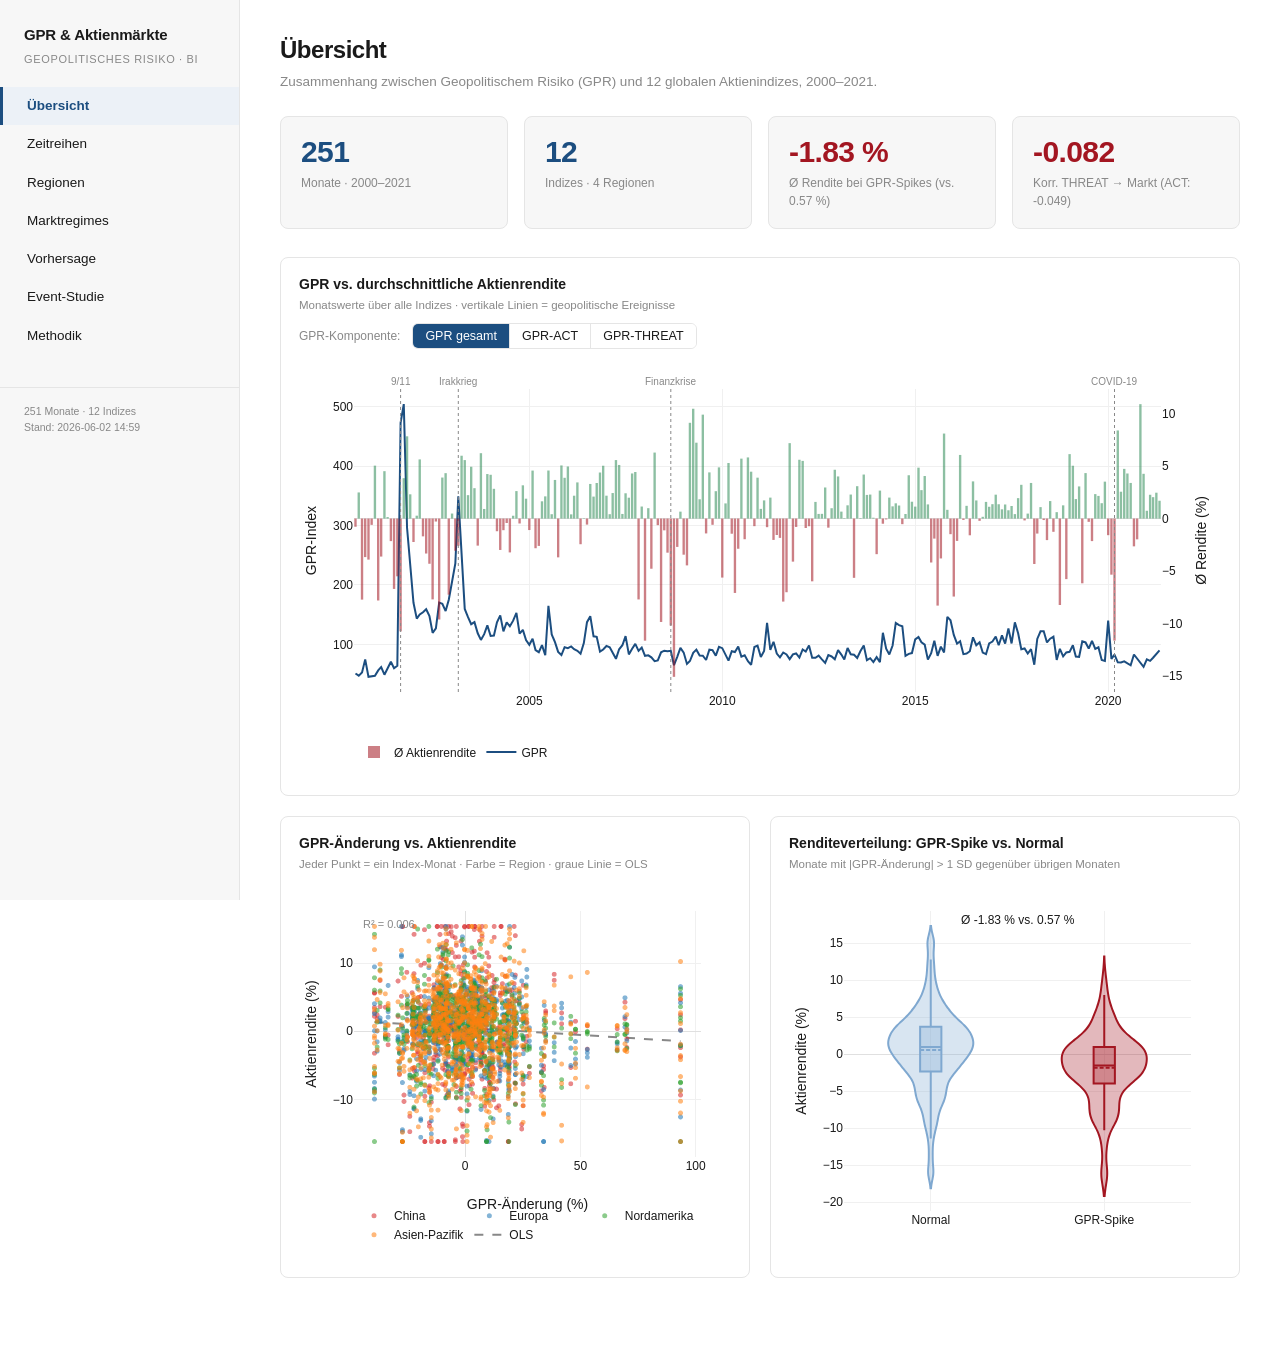
==== dashboard/index.html @ 81f5a7de "dashboard" ====
<!DOCTYPE html>
<html lang="de">
<head>
  <meta charset="UTF-8">
  <meta name="viewport" content="width=device-width, initial-scale=1.0">
  <title>GPR &amp; Aktienmärkte</title>
  <link rel="stylesheet" href="styles.css">
  <script src="plotly.min.js" charset="utf-8"></script>
</head>
<body>
<div class="app">
  <!-- ===================== SIDEBAR ===================== -->
  <aside class="sidebar">
    <div class="sidebar-title">GPR &amp; Aktienmärkte</div>
    <div class="sidebar-subtitle">Geopolitisches Risiko · BI</div>

    <ul class="nav" id="nav">
      <li class="nav-item active" data-target="overview">Übersicht</li>
      <li class="nav-item" data-target="timeseries">Zeitreihen</li>
      <li class="nav-item" data-target="regions">Regionen</li>
      <li class="nav-item" data-target="regime">Marktregimes</li>
      <li class="nav-item" data-target="forecast">Vorhersage</li>
      <li class="nav-item" data-target="events">Event-Studie</li>
      <li class="nav-item" data-target="method">Methodik</li>
    </ul>

    <div class="sidebar-foot" id="foot"></div>
  </aside>

  <!-- ===================== MAIN ===================== -->
  <main class="main">

    <!-- 1. ÜBERSICHT -->
    <section class="section active" id="overview">
      <div class="section-header">
        <h1>Übersicht</h1>
        <p>Zusammenhang zwischen Geopolitischem Risiko (GPR) und 12 globalen Aktienindizes, 2000–2021.</p>
      </div>
      <div class="kpi-row" id="kpi-row"></div>

      <div class="grid cols-1">
        <div class="card">
          <h3>GPR vs. durchschnittliche Aktienrendite</h3>
          <div class="card-sub">Monatswerte über alle Indizes · vertikale Linien = geopolitische Ereignisse</div>
          <div class="controls">
            <label>GPR-Komponente:</label>
            <div class="toggle-group" id="ov-gpr-toggle">
              <button class="active" data-v="gprd_mean">GPR gesamt</button>
              <button data-v="gprd_act_mean">GPR-ACT</button>
              <button data-v="gprd_threat_mean">GPR-THREAT</button>
            </div>
          </div>
          <div class="chart" id="ov-timeseries" style="height:420px"></div>
        </div>
      </div>

      <div class="grid cols-2">
        <div class="card">
          <h3>GPR-Änderung vs. Aktienrendite</h3>
          <div class="card-sub">Jeder Punkt = ein Index-Monat · Farbe = Region · graue Linie = OLS</div>
          <div class="chart" id="ov-scatter" style="height:380px"></div>
        </div>
        <div class="card">
          <h3>Renditeverteilung: GPR-Spike vs. Normal</h3>
          <div class="card-sub">Monate mit |GPR-Änderung| &gt; 1 SD gegenüber übrigen Monaten</div>
          <div class="chart" id="ov-box" style="height:380px"></div>
        </div>
      </div>
    </section>

    <!-- 2. ZEITREIHEN -->
    <section class="section" id="timeseries">
      <div class="section-header">
        <h1>Zeitreihen-Analyse</h1>
        <p>Entwicklung der GPR-Komponenten, normalisierte Kursverläufe und rollierende Korrelation.</p>
      </div>

      <div class="grid cols-1">
        <div class="card">
          <h3>GPR-Komponenten im Zeitverlauf</h3>
          <div class="card-sub">Gesamt-GPR, realisierte Akte (ACT) und Bedrohungen (THREAT)</div>
          <div class="chart" id="ts-components" style="height:380px"></div>
        </div>
      </div>

      <div class="grid cols-1">
        <div class="card">
          <h3>Index-Vergleich (rebasiert auf 100)</h3>
          <div class="card-sub">Wähle Indizes · GPR als graue Linie auf zweiter Achse</div>
          <div class="controls" id="ts-index-checks"></div>
          <div class="chart" id="ts-index" style="height:400px"></div>
        </div>
      </div>

      <div class="grid cols-1">
        <div class="card">
          <h3>Rollierende 12-Monats-Korrelation (GPR ↔ Rendite)</h3>
          <div class="card-sub">Separate Linien je Region · Nulllinie gestrichelt</div>
          <div class="chart" id="ts-rolling" style="height:380px"></div>
        </div>
      </div>
    </section>

    <!-- 3. REGIONEN -->
    <section class="section" id="regions">
      <div class="section-header">
        <h1>Regionale Analyse</h1>
        <p>Monatsrenditen, Index-Korrelationen und Vergleich der vier Regionen.</p>
      </div>

      <div class="grid cols-1">
        <div class="card">
          <h3>Heatmap der Monatsrenditen</h3>
          <div class="card-sub">12 Indizes (nach Region sortiert) × Zeit · Skala auf ±10 % begrenzt</div>
          <div class="chart" id="rg-heatmap" style="height:440px"></div>
        </div>
      </div>

      <div class="grid cols-2">
        <div class="card">
          <h3>Korrelationsmatrix der Renditen</h3>
          <div class="card-sub">12 × 12, nach Region sortiert</div>
          <div class="chart" id="rg-corr" style="height:460px"></div>
        </div>
        <div class="card">
          <h3>Regionen-Vergleich</h3>
          <div class="card-sub">Ø Rendite, Anteil Verlustmonate, Ø GPR-Korrelation</div>
          <div class="chart" id="rg-bars" style="height:460px"></div>
        </div>
      </div>
    </section>

    <!-- 4. MARKTREGIMES -->
    <section class="section" id="regime">
      <div class="section-header">
        <h1>Marktregimes <span class="badge" id="km-badge"></span></h1>
        <p>K-Means-Clustering der Monats-Features (live berechnet, RobustScaler-frei: StandardScaler → KMeans). Identifiziert wiederkehrende Marktzustände.</p>
      </div>

      <div class="grid cols-1">
        <div class="card">
          <h3>Regime-Zeitstrahl</h3>
          <div class="card-sub">Ø Monatsrendite · Hintergrundfarbe = dominantes Regime des Monats</div>
          <div class="chart" id="km-timeline" style="height:360px"></div>
        </div>
      </div>

      <div class="grid cols-2">
        <div class="card">
          <h3>PCA-Projektion der Cluster</h3>
          <div class="card-sub" id="km-pca-sub">2D-PCA der Clustering-Features</div>
          <div class="chart" id="km-pca" style="height:400px"></div>
        </div>
        <div class="card">
          <h3>Cluster-Profile (z-Score)</h3>
          <div class="card-sub">Abweichung der Feature-Mittelwerte vom Gesamtdurchschnitt</div>
          <div class="chart" id="km-profiles" style="height:400px"></div>
        </div>
      </div>

      <div class="grid cols-1">
        <div class="card">
          <h3>Cluster-Statistiken</h3>
          <div class="card-sub">Kennzahlen je Regime</div>
          <table class="data" id="km-table"></table>
        </div>
      </div>
    </section>

    <!-- 5. VORHERSAGE -->
    <section class="section" id="forecast">
      <div class="section-header">
        <h1>Vorhersage-Analyse (KNN)</h1>
        <p>Bidirektionale Klassifikation: Können GPR-Features fallende Aktien vorhersagen (A) und Aktien-Features steigende GPR (B)? Echte Metriken aus reduzierter GridSearch.</p>
      </div>

      <div class="kpi-row" id="knn-kpi" style="grid-template-columns:repeat(2,1fr)"></div>

      <div class="grid cols-2">
        <div class="card">
          <h3>ROC-Kurven</h3>
          <div class="card-sub">Test-Holdout (20 %) · Diagonale = Zufall</div>
          <div class="chart" id="knn-roc" style="height:380px"></div>
        </div>
        <div class="card">
          <h3>Feature-Wichtigkeit (Mutual Information)</h3>
          <div class="card-sub">Dunkel = selektiert · Grau = verworfen</div>
          <div class="controls">
            <div class="toggle-group" id="knn-fi-toggle">
              <button class="active" data-v="A">Richtung A</button>
              <button data-v="B">Richtung B</button>
            </div>
          </div>
          <div class="chart" id="knn-fi" style="height:340px"></div>
        </div>
      </div>

      <div class="grid cols-2">
        <div class="card">
          <h3>Konfusionsmatrix — Richtung A</h3>
          <div class="card-sub">Ziel: stock_down</div>
          <div class="chart" id="knn-cm-a" style="height:320px"></div>
        </div>
        <div class="card">
          <h3>Konfusionsmatrix — Richtung B</h3>
          <div class="card-sub">Ziel: gpr_up_next</div>
          <div class="chart" id="knn-cm-b" style="height:320px"></div>
        </div>
      </div>

      <div class="info" id="knn-info"></div>
    </section>

    <!-- 6. EVENT-STUDIE -->
    <section class="section" id="events">
      <div class="section-header">
        <h1>Event-Studie</h1>
        <p>Abnormale Renditen (AR) und kumulierte AR (CAR) im ±5-Tage-Fenster um GPR-Schocks (95. Perzentil), rekonstruiert aus Tagesdaten.</p>
      </div>

      <div class="controls">
        <label>Richtung:</label>
        <div class="toggle-group" id="ev-dir-toggle">
          <button class="active" data-v="A">A: GPR-Schock → Aktien</button>
          <button data-v="B">B: Aktien-Crash → GPR</button>
        </div>
      </div>

      <div class="grid cols-2">
        <div class="card">
          <h3>Durchschnittliche AR (±95 % KI)</h3>
          <div class="card-sub" id="ev-ar-sub"></div>
          <div class="chart" id="ev-ar" style="height:360px"></div>
        </div>
        <div class="card">
          <h3>Kumuliertes CAR im Ereignisfenster</h3>
          <div class="card-sub" id="ev-car-sub"></div>
          <div class="chart" id="ev-car" style="height:360px"></div>
        </div>
      </div>

      <div class="grid cols-1">
        <div class="card">
          <h3>ACT- vs. THREAT-Schocks</h3>
          <div class="card-sub">Kumulierte Aktien-CAR nach realisierten Akten (ACT) vs. Bedrohungen (THREAT)</div>
          <div class="chart" id="ev-actthreat" style="height:380px"></div>
        </div>
      </div>

      <div class="grid cols-1">
        <div class="card">
          <h3>Regression B: GPR-CAR ~ Aktien-Schock</h3>
          <div class="card-sub" id="ev-reg-sub"></div>
          <div class="chart" id="ev-reg" style="height:360px"></div>
        </div>
      </div>
    </section>

    <!-- 7. METHODIK -->
    <section class="section" id="method">
      <div class="section-header">
        <h1>Methodik &amp; Übersicht</h1>
        <p>Vier komplementäre Analyseverfahren auf demselben Datensatz.</p>
      </div>
      <div class="method-grid" id="method-grid"></div>
      <div class="pipeline" id="pipeline"></div>
    </section>

  </main>
</div>

<script src="data.js"></script>
<script src="app.js"></script>
</body>
</html>
---- dashboard/styles.css ----
/* ===================================================================
   GPR & Aktienmärkte — Dashboard Styles
   Minimalistisches Design-System
   =================================================================== */

:root {
  --bg: #FFFFFF;
  --surface: #F7F7F7;
  --border: #E5E5E5;
  --text: #1A1A1A;
  --text-muted: #888888;
  --accent: #1C4E80;
  --accent2: #A31621;
  --positive: #2E8B57;
  --negative: #A31621;
}

* { box-sizing: border-box; margin: 0; padding: 0; }

html, body {
  font-family: -apple-system, BlinkMacSystemFont, "Segoe UI", Roboto, Helvetica, Arial, sans-serif;
  color: var(--text);
  background: var(--bg);
  font-size: 14px;
  line-height: 1.5;
}

/* ---------- Layout ---------- */
.app { display: flex; min-height: 100vh; }

.sidebar {
  width: 240px;
  flex-shrink: 0;
  background: var(--surface);
  border-right: 1px solid var(--border);
  padding: 24px 0;
  position: sticky;
  top: 0;
  height: 100vh;
  overflow-y: auto;
}

.sidebar-title {
  padding: 0 24px 4px;
  font-size: 15px;
  font-weight: 600;
  letter-spacing: -0.01em;
}
.sidebar-subtitle {
  padding: 0 24px 20px;
  font-size: 11px;
  color: var(--text-muted);
  text-transform: uppercase;
  letter-spacing: 0.06em;
}

.nav { list-style: none; }
.nav-item {
  padding: 9px 24px;
  cursor: pointer;
  font-size: 13.5px;
  color: var(--text);
  border-left: 3px solid transparent;
  transition: background 0.12s, border-color 0.12s;
  user-select: none;
}
.nav-item:hover { background: #EFEFEF; }
.nav-item.active {
  border-left-color: var(--accent);
  background: #ECF1F7;
  font-weight: 600;
  color: var(--accent);
}

.sidebar-section {
  margin-top: 28px;
  padding: 0 24px;
}
.sidebar-section h4 {
  font-size: 10.5px;
  text-transform: uppercase;
  letter-spacing: 0.06em;
  color: var(--text-muted);
  margin-bottom: 10px;
}
.sidebar-foot {
  margin-top: 32px;
  padding: 16px 24px 0;
  font-size: 10.5px;
  color: var(--text-muted);
  border-top: 1px solid var(--border);
}

/* ---------- Main ---------- */
.main {
  flex: 1;
  padding: 32px 40px 64px;
  max-width: 1500px;
}
.section { display: none; }
.section.active { display: block; animation: fade 0.25s ease; }
@keyframes fade { from { opacity: 0; transform: translateY(4px); } to { opacity: 1; transform: none; } }

.section-header { margin-bottom: 24px; }
.section-header h1 {
  font-size: 24px;
  font-weight: 600;
  letter-spacing: -0.02em;
}
.section-header p {
  color: var(--text-muted);
  font-size: 13.5px;
  margin-top: 4px;
  max-width: 760px;
}

/* ---------- KPI cards ---------- */
.kpi-row { display: grid; grid-template-columns: repeat(4, 1fr); gap: 16px; margin-bottom: 28px; }
.kpi {
  background: var(--surface);
  border: 1px solid var(--border);
  border-radius: 8px;
  padding: 18px 20px;
}
.kpi .value { font-size: 30px; font-weight: 700; letter-spacing: -0.02em; line-height: 1.1; }
.kpi .value.neg { color: var(--negative); }
.kpi .value.pos { color: var(--positive); }
.kpi .value.accent { color: var(--accent); }
.kpi .label { font-size: 12px; color: var(--text-muted); margin-top: 6px; }

/* ---------- Chart grid ---------- */
.grid { display: grid; gap: 20px; margin-bottom: 20px; }
.grid.cols-2 { grid-template-columns: 1fr 1fr; }
.grid.cols-1 { grid-template-columns: 1fr; }

.card {
  background: var(--bg);
  border: 1px solid var(--border);
  border-radius: 8px;
  padding: 16px 18px;
}
.card h3 {
  font-size: 14px;
  font-weight: 600;
  margin-bottom: 2px;
}
.card .card-sub {
  font-size: 11.5px;
  color: var(--text-muted);
  margin-bottom: 8px;
}
.chart { width: 100%; }

/* ---------- Controls ---------- */
.controls { display: flex; flex-wrap: wrap; gap: 8px; align-items: center; margin-bottom: 10px; }
.controls label { font-size: 12px; color: var(--text-muted); margin-right: 4px; }

.toggle-group { display: inline-flex; border: 1px solid var(--border); border-radius: 6px; overflow: hidden; }
.toggle-group button {
  border: none;
  background: var(--bg);
  padding: 5px 12px;
  font-size: 12.5px;
  cursor: pointer;
  color: var(--text);
  border-right: 1px solid var(--border);
}
.toggle-group button:last-child { border-right: none; }
.toggle-group button.active { background: var(--accent); color: #fff; }
.toggle-group button:hover:not(.active) { background: var(--surface); }

select, .multi {
  font-size: 12.5px;
  border: 1px solid var(--border);
  border-radius: 6px;
  padding: 5px 8px;
  background: #fff;
  color: var(--text);
}
.multi { max-height: 120px; overflow-y: auto; }
.chk { display: inline-flex; align-items: center; gap: 4px; margin-right: 10px; font-size: 12.5px; cursor: pointer; }

/* ---------- Table ---------- */
table.data { width: 100%; border-collapse: collapse; font-size: 12.5px; }
table.data th, table.data td {
  text-align: right;
  padding: 8px 12px;
  border-bottom: 1px solid var(--border);
}
table.data th:first-child, table.data td:first-child { text-align: left; }
table.data th { color: var(--text-muted); font-weight: 600; font-size: 11px; text-transform: uppercase; letter-spacing: 0.04em; }
table.data td.neg { color: var(--negative); }
table.data td.pos { color: var(--positive); }
table.data tr:hover td { background: var(--surface); }

/* ---------- Info box ---------- */
.info {
  background: var(--surface);
  border-left: 3px solid var(--accent);
  border-radius: 4px;
  padding: 14px 18px;
  font-size: 13px;
  color: var(--text);
  margin-top: 8px;
}
.info b { color: var(--accent); }

/* ---------- Method cards ---------- */
.method-grid { display: grid; grid-template-columns: 1fr 1fr; gap: 16px; }
.method {
  background: var(--surface);
  border: 1px solid var(--border);
  border-radius: 8px;
  padding: 18px 20px;
}
.method h3 { font-size: 15px; margin-bottom: 4px; }
.method .tag { font-size: 11px; color: var(--text-muted); text-transform: uppercase; letter-spacing: 0.05em; }
.method p { font-size: 12.5px; color: var(--text-muted); margin-top: 8px; }
.method .metric { font-size: 13px; margin-top: 10px; font-weight: 600; color: var(--accent); }

.pipeline {
  background: #1A1A1A;
  color: #E8E8E8;
  border-radius: 8px;
  padding: 20px 24px;
  font-family: "SF Mono", Menlo, Consolas, monospace;
  font-size: 12.5px;
  line-height: 1.7;
  white-space: pre;
  overflow-x: auto;
  margin-top: 16px;
}
.pipeline .arrow { color: var(--text-muted); }
.pipeline .out { color: #6FB1E0; }

.badge {
  display: inline-block;
  font-size: 11px;
  padding: 2px 8px;
  border-radius: 10px;
  background: var(--accent);
  color: #fff;
  margin-left: 8px;
  vertical-align: middle;
}
.badge.muted { background: var(--text-muted); }

@media (max-width: 1100px) {
  .kpi-row { grid-template-columns: repeat(2, 1fr); }
  .grid.cols-2 { grid-template-columns: 1fr; }
  .method-grid { grid-template-columns: 1fr; }
}
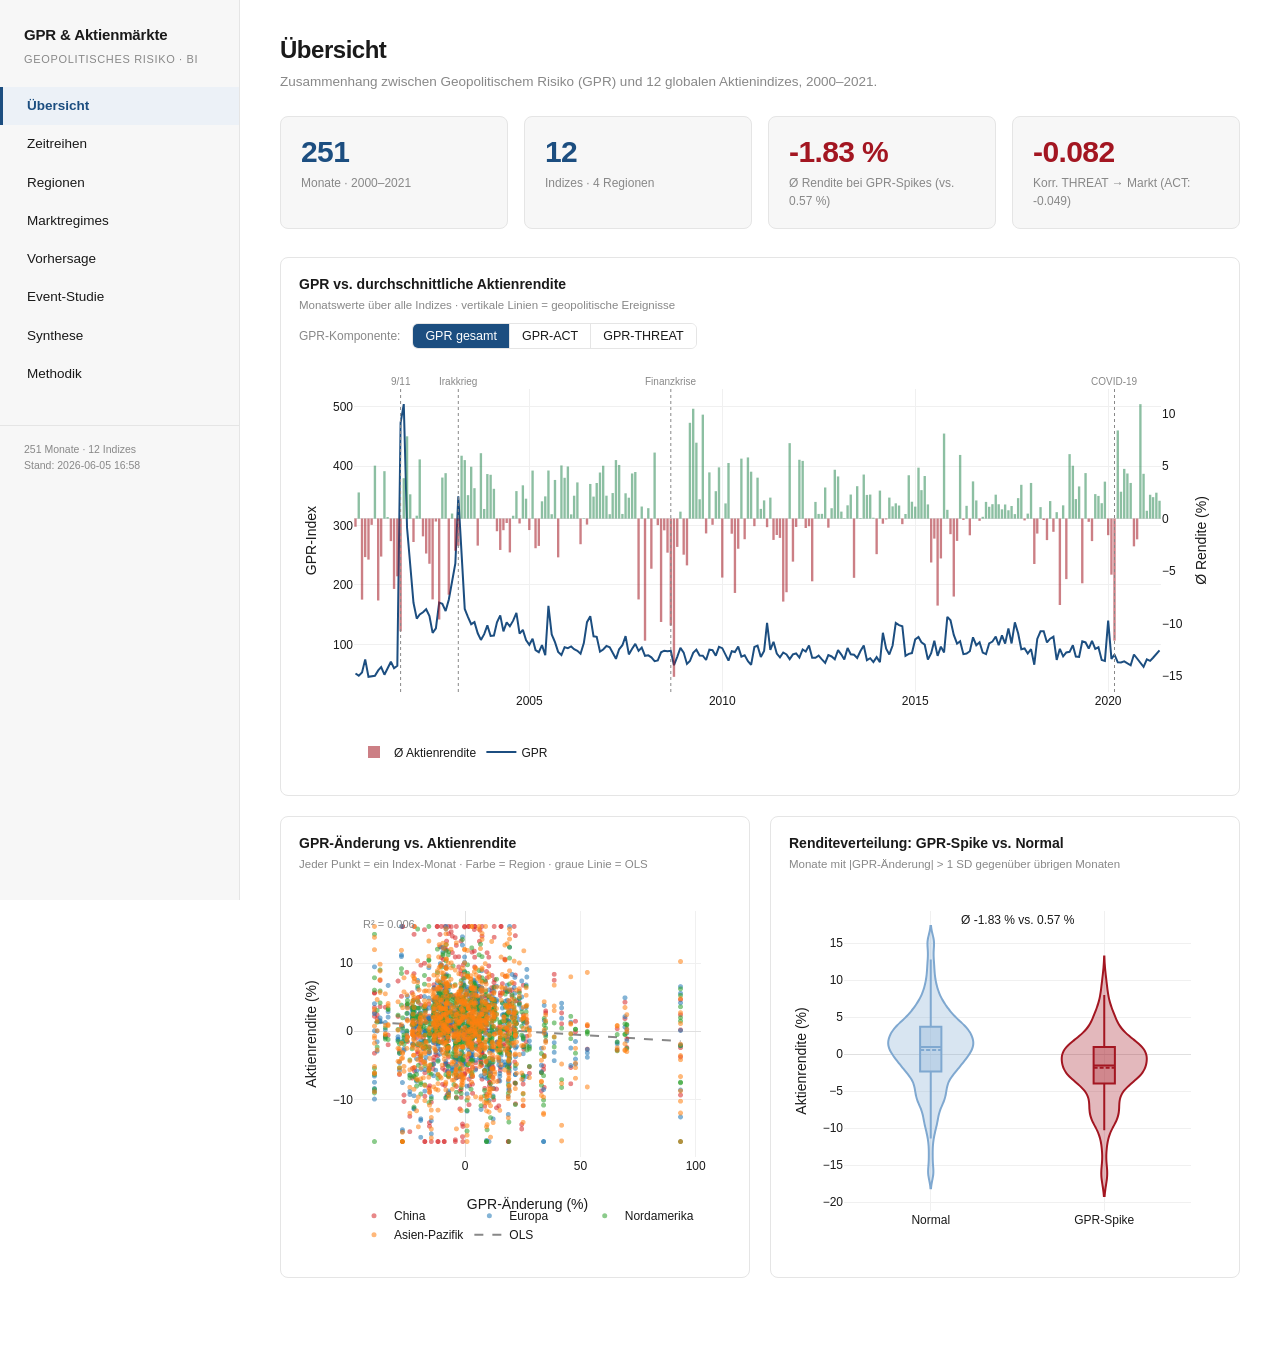
==== commit cae9766f: "Add synthesis section and enhance forecast analysis with model comparison - Introduced a new section" ====
--- a/dashboard/index.html
+++ b/dashboard/index.html
@@ -21,6 +21,7 @@
       <li class="nav-item" data-target="regime">Marktregimes</li>
       <li class="nav-item" data-target="forecast">Vorhersage</li>
       <li class="nav-item" data-target="events">Event-Studie</li>
+      <li class="nav-item" data-target="synthesis">Synthese</li>
       <li class="nav-item" data-target="method">Methodik</li>
     </ul>
 
@@ -167,48 +168,66 @@
       </div>
     </section>
 
-    <!-- 5. VORHERSAGE -->
+    <!-- 5. VORHERSAGE: KNN vs. RANDOM FOREST -->
     <section class="section" id="forecast">
       <div class="section-header">
-        <h1>Vorhersage-Analyse (KNN)</h1>
-        <p>Bidirektionale Klassifikation: Können GPR-Features fallende Aktien vorhersagen (A) und Aktien-Features steigende GPR (B)? Echte Metriken aus reduzierter GridSearch.</p>
-      </div>
-
-      <div class="kpi-row" id="knn-kpi" style="grid-template-columns:repeat(2,1fr)"></div>
-
-      <div class="grid cols-2">
-        <div class="card">
-          <h3>ROC-Kurven</h3>
-          <div class="card-sub">Test-Holdout (20 %) · Diagonale = Zufall</div>
-          <div class="chart" id="knn-roc" style="height:380px"></div>
-        </div>
-        <div class="card">
-          <h3>Feature-Wichtigkeit (Mutual Information)</h3>
-          <div class="card-sub">Dunkel = selektiert · Grau = verworfen</div>
+        <h1>Vorhersage: KNN vs. Random Forest</h1>
+        <p>Zwei überwachte Klassifikatoren auf identischen Zielvariablen — Richtung A: Können GPR-Features fallende Aktien vorhersagen (<code>stock_down</code>)? Richtung B: Können Aktien-Features steigende GPR vorhersagen (<code>gpr_up_next</code>)?</p>
+      </div>
+
+      <div class="grid cols-1">
+        <div class="card">
+          <h3>Modellvergleich — AUC je Richtung</h3>
+          <div class="card-sub">KNN sauber out-of-sample · Random Forest in-sample (deskriptiv, optimistisch verzerrt)</div>
+          <table class="data" id="cmp-table"></table>
+        </div>
+      </div>
+
+      <div class="grid cols-2">
+        <div class="card">
+          <h3>ROC-Kurven — beide Modelle</h3>
+          <div class="card-sub">Durchgezogen = KNN (Holdout) · gestrichelt = RF (in-sample) · Diagonale = Zufall</div>
+          <div class="chart" id="cmp-roc" style="height:400px"></div>
+        </div>
+        <div class="card">
+          <h3>Feature-Wichtigkeit</h3>
+          <div class="card-sub" id="fi-sub">KNN: Mutual Information · RF: Gini-Importance</div>
           <div class="controls">
-            <div class="toggle-group" id="knn-fi-toggle">
+            <div class="toggle-group" id="fi-model-toggle">
+              <button class="active" data-v="knn">KNN</button>
+              <button data-v="rf">Random Forest</button>
+            </div>
+            <div class="toggle-group" id="fi-dir-toggle">
               <button class="active" data-v="A">Richtung A</button>
               <button data-v="B">Richtung B</button>
             </div>
           </div>
-          <div class="chart" id="knn-fi" style="height:340px"></div>
-        </div>
-      </div>
-
-      <div class="grid cols-2">
-        <div class="card">
-          <h3>Konfusionsmatrix — Richtung A</h3>
-          <div class="card-sub">Ziel: stock_down</div>
-          <div class="chart" id="knn-cm-a" style="height:320px"></div>
-        </div>
-        <div class="card">
-          <h3>Konfusionsmatrix — Richtung B</h3>
-          <div class="card-sub">Ziel: gpr_up_next</div>
-          <div class="chart" id="knn-cm-b" style="height:320px"></div>
-        </div>
-      </div>
-
-      <div class="info" id="knn-info"></div>
+          <div class="chart" id="cmp-fi" style="height:330px"></div>
+        </div>
+      </div>
+
+      <div class="grid cols-2">
+        <div class="card">
+          <h3>Konfusionsmatrizen</h3>
+          <div class="card-sub">
+            <div class="controls" style="margin:0">
+              <div class="toggle-group" id="cm-model-toggle">
+                <button class="active" data-v="knn">KNN</button>
+                <button data-v="rf">Random Forest</button>
+              </div>
+            </div>
+          </div>
+          <div class="grid cols-2" style="margin:8px 0 0">
+            <div><div class="card-sub" id="cm-a-cap">Richtung A</div><div class="chart" id="cmp-cm-a" style="height:280px"></div></div>
+            <div><div class="card-sub" id="cm-b-cap">Richtung B</div><div class="chart" id="cmp-cm-b" style="height:280px"></div></div>
+          </div>
+        </div>
+        <div class="card">
+          <h3>Was unterscheidet die Modelle?</h3>
+          <div class="card-sub">Methodischer Kontrast</div>
+          <div class="info" id="cmp-info" style="margin-top:4px"></div>
+        </div>
+      </div>
     </section>
 
     <!-- 6. EVENT-STUDIE -->
@@ -256,7 +275,44 @@
       </div>
     </section>
 
-    <!-- 7. METHODIK -->
+    <!-- 7. SYNTHESE -->
+    <section class="section" id="synthesis">
+      <div class="section-header">
+        <h1>Synthese: Wer führt wen?</h1>
+        <p>Drei Verfahren beantworten dieselbe gerichtete Frage. K-Means liefert den Regime-Kontext. Hier die gebündelte Evidenz.</p>
+      </div>
+
+      <div class="grid cols-1">
+        <div class="card">
+          <h3>Richtungsevidenz aller Verfahren</h3>
+          <div class="card-sub">Richtung A: GPR → Aktien · Richtung B: Aktien → GPR</div>
+          <table class="data" id="syn-table"></table>
+        </div>
+      </div>
+
+      <div class="grid cols-2">
+        <div class="card">
+          <h3>AUC-Vergleich der Klassifikatoren</h3>
+          <div class="card-sub">Balken je Richtung · RF in-sample (hell schraffiert)</div>
+          <div class="chart" id="syn-auc" style="height:340px"></div>
+        </div>
+        <div class="card">
+          <h3>Gesamtbild</h3>
+          <div class="card-sub">Interpretation der Befunde</div>
+          <div class="info" id="syn-verdict" style="margin-top:4px"></div>
+        </div>
+      </div>
+
+      <div class="grid cols-1">
+        <div class="card">
+          <h3>Regime-Kontext (K-Means)</h3>
+          <div class="card-sub">In welchen Marktzuständen treten die Effekte auf?</div>
+          <div class="info" id="syn-regime" style="margin-top:4px"></div>
+        </div>
+      </div>
+    </section>
+
+    <!-- 8. METHODIK -->
     <section class="section" id="method">
       <div class="section-header">
         <h1>Methodik &amp; Übersicht</h1>
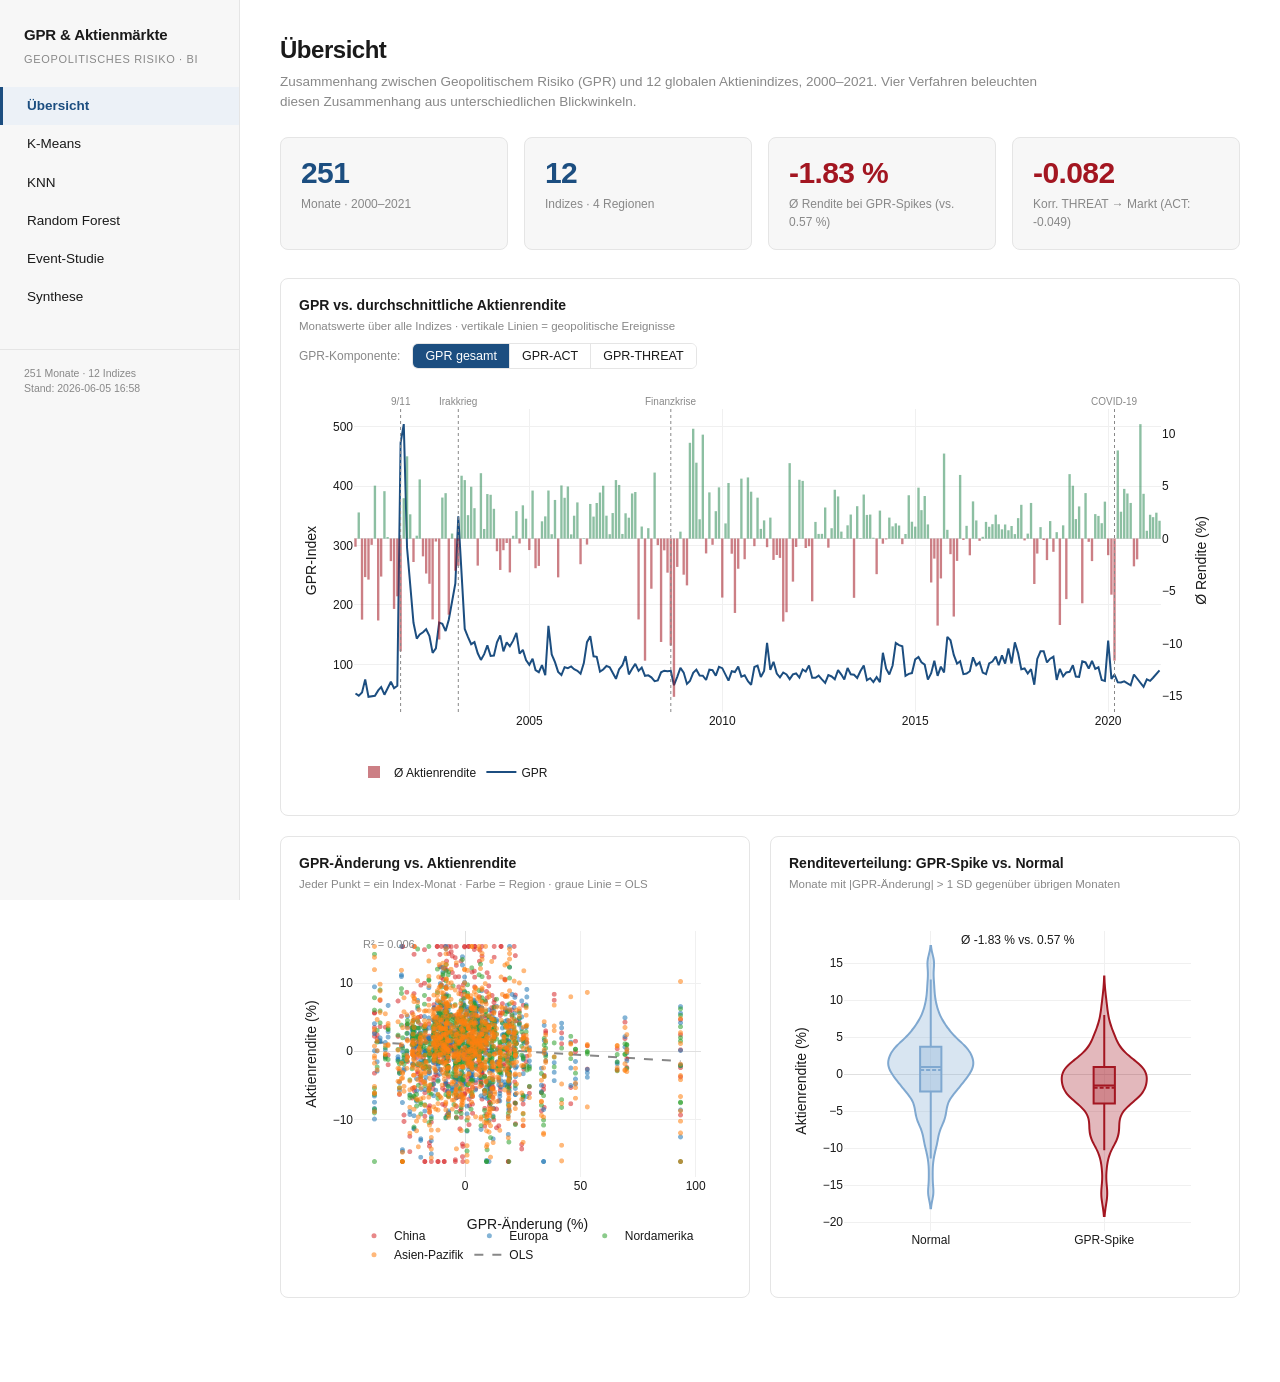
==== commit 3fe0f527: "Refactor dashboard layout: Replace sections for Time Series, Regions, and Regimes with K-Means, KNN," ====
--- a/dashboard/index.html
+++ b/dashboard/index.html
@@ -16,13 +16,11 @@
 
     <ul class="nav" id="nav">
       <li class="nav-item active" data-target="overview">Übersicht</li>
-      <li class="nav-item" data-target="timeseries">Zeitreihen</li>
-      <li class="nav-item" data-target="regions">Regionen</li>
-      <li class="nav-item" data-target="regime">Marktregimes</li>
-      <li class="nav-item" data-target="forecast">Vorhersage</li>
+      <li class="nav-item" data-target="kmeans">K-Means</li>
+      <li class="nav-item" data-target="knn">KNN</li>
+      <li class="nav-item" data-target="rf">Random Forest</li>
       <li class="nav-item" data-target="events">Event-Studie</li>
       <li class="nav-item" data-target="synthesis">Synthese</li>
-      <li class="nav-item" data-target="method">Methodik</li>
     </ul>
 
     <div class="sidebar-foot" id="foot"></div>
@@ -35,7 +33,7 @@
     <section class="section active" id="overview">
       <div class="section-header">
         <h1>Übersicht</h1>
-        <p>Zusammenhang zwischen Geopolitischem Risiko (GPR) und 12 globalen Aktienindizes, 2000–2021.</p>
+        <p>Zusammenhang zwischen Geopolitischem Risiko (GPR) und 12 globalen Aktienindizes, 2000–2021. Vier Verfahren beleuchten diesen Zusammenhang aus unterschiedlichen Blickwinkeln.</p>
       </div>
       <div class="kpi-row" id="kpi-row"></div>
 
@@ -69,73 +67,11 @@
       </div>
     </section>
 
-    <!-- 2. ZEITREIHEN -->
-    <section class="section" id="timeseries">
-      <div class="section-header">
-        <h1>Zeitreihen-Analyse</h1>
-        <p>Entwicklung der GPR-Komponenten, normalisierte Kursverläufe und rollierende Korrelation.</p>
-      </div>
-
-      <div class="grid cols-1">
-        <div class="card">
-          <h3>GPR-Komponenten im Zeitverlauf</h3>
-          <div class="card-sub">Gesamt-GPR, realisierte Akte (ACT) und Bedrohungen (THREAT)</div>
-          <div class="chart" id="ts-components" style="height:380px"></div>
-        </div>
-      </div>
-
-      <div class="grid cols-1">
-        <div class="card">
-          <h3>Index-Vergleich (rebasiert auf 100)</h3>
-          <div class="card-sub">Wähle Indizes · GPR als graue Linie auf zweiter Achse</div>
-          <div class="controls" id="ts-index-checks"></div>
-          <div class="chart" id="ts-index" style="height:400px"></div>
-        </div>
-      </div>
-
-      <div class="grid cols-1">
-        <div class="card">
-          <h3>Rollierende 12-Monats-Korrelation (GPR ↔ Rendite)</h3>
-          <div class="card-sub">Separate Linien je Region · Nulllinie gestrichelt</div>
-          <div class="chart" id="ts-rolling" style="height:380px"></div>
-        </div>
-      </div>
-    </section>
-
-    <!-- 3. REGIONEN -->
-    <section class="section" id="regions">
-      <div class="section-header">
-        <h1>Regionale Analyse</h1>
-        <p>Monatsrenditen, Index-Korrelationen und Vergleich der vier Regionen.</p>
-      </div>
-
-      <div class="grid cols-1">
-        <div class="card">
-          <h3>Heatmap der Monatsrenditen</h3>
-          <div class="card-sub">12 Indizes (nach Region sortiert) × Zeit · Skala auf ±10 % begrenzt</div>
-          <div class="chart" id="rg-heatmap" style="height:440px"></div>
-        </div>
-      </div>
-
-      <div class="grid cols-2">
-        <div class="card">
-          <h3>Korrelationsmatrix der Renditen</h3>
-          <div class="card-sub">12 × 12, nach Region sortiert</div>
-          <div class="chart" id="rg-corr" style="height:460px"></div>
-        </div>
-        <div class="card">
-          <h3>Regionen-Vergleich</h3>
-          <div class="card-sub">Ø Rendite, Anteil Verlustmonate, Ø GPR-Korrelation</div>
-          <div class="chart" id="rg-bars" style="height:460px"></div>
-        </div>
-      </div>
-    </section>
-
-    <!-- 4. MARKTREGIMES -->
-    <section class="section" id="regime">
-      <div class="section-header">
-        <h1>Marktregimes <span class="badge" id="km-badge"></span></h1>
-        <p>K-Means-Clustering der Monats-Features (live berechnet, RobustScaler-frei: StandardScaler → KMeans). Identifiziert wiederkehrende Marktzustände.</p>
+    <!-- 2. K-MEANS -->
+    <section class="section" id="kmeans">
+      <div class="section-header">
+        <h1>K-Means-Clustering <span class="badge" id="km-badge"></span></h1>
+        <p>Unüberwachte Erkennung wiederkehrender Marktregime aus monatlichen GPR- und Aktien-Features (StandardScaler → KMeans, optimales <i>k</i> via Silhouette-Score). Liefert den Regime-Kontext für die übrigen Verfahren.</p>
       </div>
 
       <div class="grid cols-1">
@@ -168,69 +104,106 @@
       </div>
     </section>
 
-    <!-- 5. VORHERSAGE: KNN vs. RANDOM FOREST -->
-    <section class="section" id="forecast">
-      <div class="section-header">
-        <h1>Vorhersage: KNN vs. Random Forest</h1>
-        <p>Zwei überwachte Klassifikatoren auf identischen Zielvariablen — Richtung A: Können GPR-Features fallende Aktien vorhersagen (<code>stock_down</code>)? Richtung B: Können Aktien-Features steigende GPR vorhersagen (<code>gpr_up_next</code>)?</p>
-      </div>
-
-      <div class="grid cols-1">
-        <div class="card">
-          <h3>Modellvergleich — AUC je Richtung</h3>
-          <div class="card-sub">KNN sauber out-of-sample · Random Forest in-sample (deskriptiv, optimistisch verzerrt)</div>
-          <table class="data" id="cmp-table"></table>
-        </div>
-      </div>
-
-      <div class="grid cols-2">
-        <div class="card">
-          <h3>ROC-Kurven — beide Modelle</h3>
-          <div class="card-sub">Durchgezogen = KNN (Holdout) · gestrichelt = RF (in-sample) · Diagonale = Zufall</div>
-          <div class="chart" id="cmp-roc" style="height:400px"></div>
-        </div>
-        <div class="card">
-          <h3>Feature-Wichtigkeit</h3>
-          <div class="card-sub" id="fi-sub">KNN: Mutual Information · RF: Gini-Importance</div>
+    <!-- 3. KNN -->
+    <section class="section" id="knn">
+      <div class="section-header">
+        <h1>K-Nearest-Neighbors <span class="badge">out-of-sample</span></h1>
+        <p>Distanzbasierte Klassifikation (StandardScaler → MI-Selektion → PCA → KNN), sauber auf einem temporalen 20 %-Holdout bewertet. Richtung A: GPR-Features → fallende Aktien (<code>stock_down</code>). Richtung B: Aktien-Features → steigende GPR (<code>gpr_up_next</code>).</p>
+      </div>
+
+      <div class="grid cols-1">
+        <div class="card">
+          <h3>Kennzahlen</h3>
+          <div class="card-sub">Test-Werte auf dem Holdout · CV-AUC aus TimeSeriesSplit</div>
+          <table class="data" id="knn-table"></table>
+        </div>
+      </div>
+
+      <div class="grid cols-2">
+        <div class="card">
+          <h3>ROC-Kurven</h3>
+          <div class="card-sub">Beide Richtungen · Diagonale = Zufall</div>
+          <div class="chart" id="knn-roc" style="height:380px"></div>
+        </div>
+        <div class="card">
+          <h3>Feature-Wichtigkeit (Mutual Information)</h3>
+          <div class="card-sub">dunkel = selektiert, grau = verworfen</div>
           <div class="controls">
-            <div class="toggle-group" id="fi-model-toggle">
-              <button class="active" data-v="knn">KNN</button>
-              <button data-v="rf">Random Forest</button>
-            </div>
-            <div class="toggle-group" id="fi-dir-toggle">
+            <div class="toggle-group" id="knn-fi-toggle">
               <button class="active" data-v="A">Richtung A</button>
               <button data-v="B">Richtung B</button>
             </div>
           </div>
-          <div class="chart" id="cmp-fi" style="height:330px"></div>
-        </div>
-      </div>
-
-      <div class="grid cols-2">
-        <div class="card">
-          <h3>Konfusionsmatrizen</h3>
-          <div class="card-sub">
-            <div class="controls" style="margin:0">
-              <div class="toggle-group" id="cm-model-toggle">
-                <button class="active" data-v="knn">KNN</button>
-                <button data-v="rf">Random Forest</button>
-              </div>
+          <div class="chart" id="knn-fi" style="height:320px"></div>
+        </div>
+      </div>
+
+      <div class="grid cols-2">
+        <div class="card">
+          <div class="card-sub">Richtung A · stock_down</div>
+          <div class="chart" id="knn-cm-a" style="height:300px"></div>
+        </div>
+        <div class="card">
+          <div class="card-sub">Richtung B · gpr_up_next</div>
+          <div class="chart" id="knn-cm-b" style="height:300px"></div>
+        </div>
+      </div>
+    </section>
+
+    <!-- 4. RANDOM FOREST -->
+    <section class="section" id="rf">
+      <div class="section-header">
+        <h1>Random Forest <span class="badge muted">in-sample</span></h1>
+        <p>Nichtlineare Klassifikation (500 Bäume, Tiefe 5, klassengewichtet) auf denselben Zielvariablen. Hier <b>deskriptiv in-sample</b> trainiert und ausgewertet — die Kennzahlen beschreiben die Trainingsdaten und sind <b>nicht</b> als Prognosegüte interpretierbar.</p>
+      </div>
+
+      <div class="grid cols-1">
+        <div class="card">
+          <h3>Kennzahlen</h3>
+          <div class="card-sub">In-Sample (optimistisch verzerrt) — siehe Hinweis unten</div>
+          <table class="data" id="rf-table"></table>
+        </div>
+      </div>
+
+      <div class="grid cols-2">
+        <div class="card">
+          <h3>ROC-Kurven</h3>
+          <div class="card-sub">Beide Richtungen · Diagonale = Zufall · in-sample</div>
+          <div class="chart" id="rf-roc" style="height:380px"></div>
+        </div>
+        <div class="card">
+          <h3>Feature-Wichtigkeit (Gini-Importance)</h3>
+          <div class="card-sub">Beitrag jedes Merkmals zur Knotenreinheit</div>
+          <div class="controls">
+            <div class="toggle-group" id="rf-fi-toggle">
+              <button class="active" data-v="A">Richtung A</button>
+              <button data-v="B">Richtung B</button>
             </div>
           </div>
-          <div class="grid cols-2" style="margin:8px 0 0">
-            <div><div class="card-sub" id="cm-a-cap">Richtung A</div><div class="chart" id="cmp-cm-a" style="height:280px"></div></div>
-            <div><div class="card-sub" id="cm-b-cap">Richtung B</div><div class="chart" id="cmp-cm-b" style="height:280px"></div></div>
-          </div>
-        </div>
-        <div class="card">
-          <h3>Was unterscheidet die Modelle?</h3>
-          <div class="card-sub">Methodischer Kontrast</div>
-          <div class="info" id="cmp-info" style="margin-top:4px"></div>
-        </div>
-      </div>
-    </section>
-
-    <!-- 6. EVENT-STUDIE -->
+          <div class="chart" id="rf-fi" style="height:320px"></div>
+        </div>
+      </div>
+
+      <div class="grid cols-2">
+        <div class="card">
+          <div class="card-sub">Richtung A · stock_down (in-sample)</div>
+          <div class="chart" id="rf-cm-a" style="height:300px"></div>
+        </div>
+        <div class="card">
+          <div class="card-sub">Richtung B · gpr_up_next (in-sample)</div>
+          <div class="chart" id="rf-cm-b" style="height:300px"></div>
+        </div>
+      </div>
+
+      <div class="grid cols-1">
+        <div class="card">
+          <h3>Methodischer Hinweis</h3>
+          <div class="info" id="rf-info" style="margin-top:4px"></div>
+        </div>
+      </div>
+    </section>
+
+    <!-- 5. EVENT-STUDIE -->
     <section class="section" id="events">
       <div class="section-header">
         <h1>Event-Studie</h1>
@@ -265,21 +238,13 @@
           <div class="chart" id="ev-actthreat" style="height:380px"></div>
         </div>
       </div>
-
-      <div class="grid cols-1">
-        <div class="card">
-          <h3>Regression B: GPR-CAR ~ Aktien-Schock</h3>
-          <div class="card-sub" id="ev-reg-sub"></div>
-          <div class="chart" id="ev-reg" style="height:360px"></div>
-        </div>
-      </div>
-    </section>
-
-    <!-- 7. SYNTHESE -->
+    </section>
+
+    <!-- 6. SYNTHESE -->
     <section class="section" id="synthesis">
       <div class="section-header">
         <h1>Synthese: Wer führt wen?</h1>
-        <p>Drei Verfahren beantworten dieselbe gerichtete Frage. K-Means liefert den Regime-Kontext. Hier die gebündelte Evidenz.</p>
+        <p>Die vier Verfahren beantworten dieselbe gerichtete Frage aus verschiedenen Perspektiven. Hier die gebündelte Evidenz.</p>
       </div>
 
       <div class="grid cols-1">
@@ -310,16 +275,6 @@
           <div class="info" id="syn-regime" style="margin-top:4px"></div>
         </div>
       </div>
-    </section>
-
-    <!-- 8. METHODIK -->
-    <section class="section" id="method">
-      <div class="section-header">
-        <h1>Methodik &amp; Übersicht</h1>
-        <p>Vier komplementäre Analyseverfahren auf demselben Datensatz.</p>
-      </div>
-      <div class="method-grid" id="method-grid"></div>
-      <div class="pipeline" id="pipeline"></div>
     </section>
 
   </main>
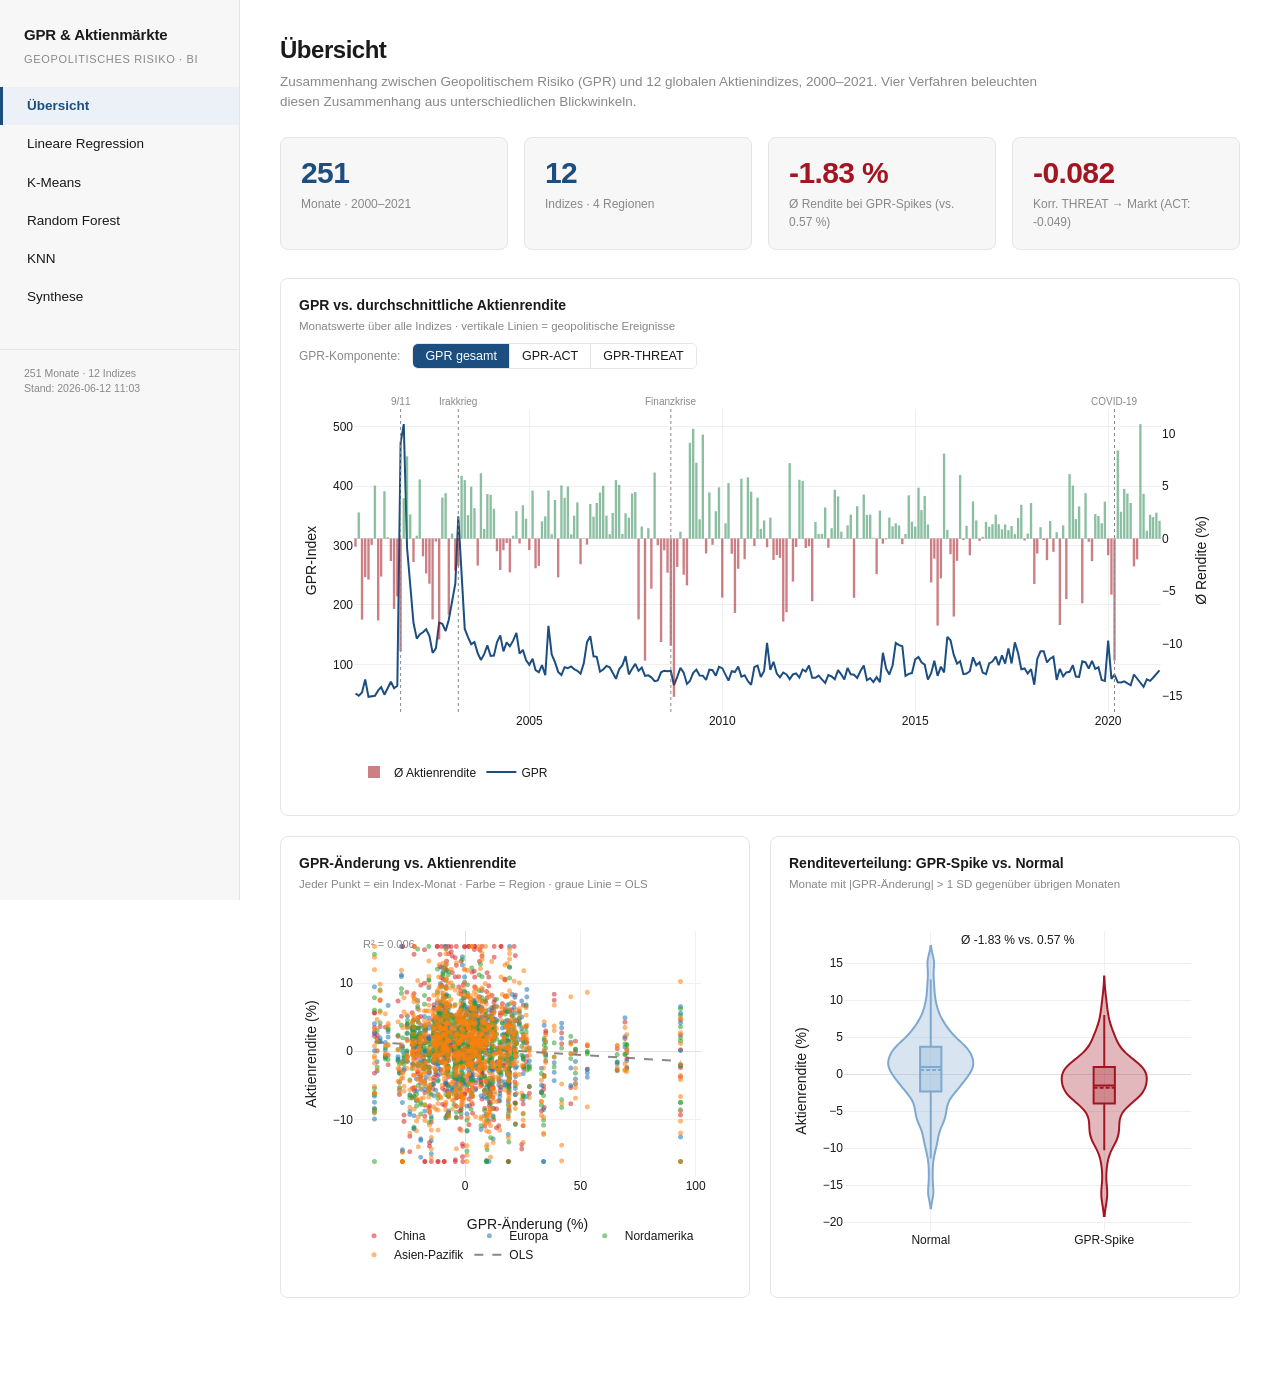
==== commit 2f6329f4: "Add dashboard and review prompts for GPR and global stock markets analysis - Introduced a comprehens" ====
--- a/dashboard/index.html
+++ b/dashboard/index.html
@@ -16,10 +16,10 @@
 
     <ul class="nav" id="nav">
       <li class="nav-item active" data-target="overview">Übersicht</li>
+      <li class="nav-item" data-target="events">Lineare Regression</li>
       <li class="nav-item" data-target="kmeans">K-Means</li>
+      <li class="nav-item" data-target="rf">Random Forest</li>
       <li class="nav-item" data-target="knn">KNN</li>
-      <li class="nav-item" data-target="rf">Random Forest</li>
-      <li class="nav-item" data-target="events">Event-Studie</li>
       <li class="nav-item" data-target="synthesis">Synthese</li>
     </ul>
 
@@ -67,7 +67,52 @@
       </div>
     </section>
 
-    <!-- 2. K-MEANS -->
+    <!-- 2. LINEARE REGRESSION (Event-Studie) -->
+    <section class="section" id="events">
+      <div class="section-header">
+        <h1>Lineare Regression</h1>
+        <p>Abnormale Renditen (AR) und kumulierte AR (CAR) im ±5-Tage-Fenster um GPR-Schocks (95. Perzentil), rekonstruiert aus Tagesdaten. Die <b>lineare Regression</b> der kumulierten Reaktion (CAR) auf die Schockstärke quantifiziert Richtung und Stärke des Zusammenhangs.</p>
+      </div>
+
+      <div class="controls">
+        <label>Richtung:</label>
+        <div class="toggle-group" id="ev-dir-toggle">
+          <button class="active" data-v="A">A: GPR-Schock → Aktien</button>
+          <button data-v="B">B: Aktien-Crash → GPR</button>
+        </div>
+      </div>
+
+      <div class="grid cols-2">
+        <div class="card">
+          <h3>Durchschnittliche AR (±95 % KI)</h3>
+          <div class="card-sub" id="ev-ar-sub"></div>
+          <div class="chart" id="ev-ar" style="height:360px"></div>
+        </div>
+        <div class="card">
+          <h3>Kumuliertes CAR im Ereignisfenster</h3>
+          <div class="card-sub" id="ev-car-sub"></div>
+          <div class="chart" id="ev-car" style="height:360px"></div>
+        </div>
+      </div>
+
+      <div class="grid cols-1">
+        <div class="card">
+          <h3>Lineare Regression: CAR ~ Schockstärke</h3>
+          <div class="card-sub" id="ev-reg-sub"></div>
+          <div class="chart" id="ev-reg" style="height:400px"></div>
+        </div>
+      </div>
+
+      <div class="grid cols-1">
+        <div class="card">
+          <h3>ACT- vs. THREAT-Schocks</h3>
+          <div class="card-sub">Kumulierte Aktien-CAR nach realisierten Akten (ACT) vs. Bedrohungen (THREAT)</div>
+          <div class="chart" id="ev-actthreat" style="height:380px"></div>
+        </div>
+      </div>
+    </section>
+
+    <!-- 3. K-MEANS -->
     <section class="section" id="kmeans">
       <div class="section-header">
         <h1>K-Means-Clustering <span class="badge" id="km-badge"></span></h1>
@@ -104,7 +149,60 @@
       </div>
     </section>
 
-    <!-- 3. KNN -->
+    <!-- 4. RANDOM FOREST -->
+    <section class="section" id="rf">
+      <div class="section-header">
+        <h1>Random Forest <span class="badge muted">in-sample</span></h1>
+        <p>Nichtlineare Klassifikation (500 Bäume, Tiefe 5, klassengewichtet) auf denselben Zielvariablen. Hier <b>deskriptiv in-sample</b> trainiert und ausgewertet — die Kennzahlen beschreiben die Trainingsdaten und sind <b>nicht</b> als Prognosegüte interpretierbar.</p>
+      </div>
+
+      <div class="grid cols-1">
+        <div class="card">
+          <h3>Kennzahlen</h3>
+          <div class="card-sub">In-Sample (optimistisch verzerrt) — siehe Hinweis unten</div>
+          <table class="data" id="rf-table"></table>
+        </div>
+      </div>
+
+      <div class="grid cols-2">
+        <div class="card">
+          <h3>ROC-Kurven</h3>
+          <div class="card-sub">Beide Richtungen · Diagonale = Zufall · in-sample</div>
+          <div class="chart" id="rf-roc" style="height:380px"></div>
+        </div>
+        <div class="card">
+          <h3>Feature-Wichtigkeit (Gini-Importance)</h3>
+          <div class="card-sub">Beitrag jedes Merkmals zur Knotenreinheit</div>
+          <div class="controls">
+            <div class="toggle-group" id="rf-fi-toggle">
+              <button class="active" data-v="A">Richtung A</button>
+              <button data-v="B">Richtung B</button>
+            </div>
+          </div>
+          <div class="chart" id="rf-fi" style="height:320px"></div>
+        </div>
+      </div>
+
+      <div class="grid cols-2">
+        <div class="card">
+          <div class="card-sub">Richtung A · stock_down (in-sample)</div>
+          <div class="chart" id="rf-cm-a" style="height:300px"></div>
+        </div>
+        <div class="card">
+          <div class="card-sub">Richtung B · gpr_up_next (in-sample)</div>
+          <div class="chart" id="rf-cm-b" style="height:300px"></div>
+        </div>
+      </div>
+
+      <div class="grid cols-1">
+        <div class="card">
+          <h3>Methodischer Hinweis</h3>
+          <div class="info" id="rf-info" style="margin-top:4px"></div>
+        </div>
+      </div>
+    </section>
+
+    <!-- 5. KNN -->
     <section class="section" id="knn">
       <div class="section-header">
         <h1>K-Nearest-Neighbors <span class="badge">out-of-sample</span></h1>
@@ -150,96 +248,6 @@
       </div>
     </section>
 
-    <!-- 4. RANDOM FOREST -->
-    <section class="section" id="rf">
-      <div class="section-header">
-        <h1>Random Forest <span class="badge muted">in-sample</span></h1>
-        <p>Nichtlineare Klassifikation (500 Bäume, Tiefe 5, klassengewichtet) auf denselben Zielvariablen. Hier <b>deskriptiv in-sample</b> trainiert und ausgewertet — die Kennzahlen beschreiben die Trainingsdaten und sind <b>nicht</b> als Prognosegüte interpretierbar.</p>
-      </div>
-
-      <div class="grid cols-1">
-        <div class="card">
-          <h3>Kennzahlen</h3>
-          <div class="card-sub">In-Sample (optimistisch verzerrt) — siehe Hinweis unten</div>
-          <table class="data" id="rf-table"></table>
-        </div>
-      </div>
-
-      <div class="grid cols-2">
-        <div class="card">
-          <h3>ROC-Kurven</h3>
-          <div class="card-sub">Beide Richtungen · Diagonale = Zufall · in-sample</div>
-          <div class="chart" id="rf-roc" style="height:380px"></div>
-        </div>
-        <div class="card">
-          <h3>Feature-Wichtigkeit (Gini-Importance)</h3>
-          <div class="card-sub">Beitrag jedes Merkmals zur Knotenreinheit</div>
-          <div class="controls">
-            <div class="toggle-group" id="rf-fi-toggle">
-              <button class="active" data-v="A">Richtung A</button>
-              <button data-v="B">Richtung B</button>
-            </div>
-          </div>
-          <div class="chart" id="rf-fi" style="height:320px"></div>
-        </div>
-      </div>
-
-      <div class="grid cols-2">
-        <div class="card">
-          <div class="card-sub">Richtung A · stock_down (in-sample)</div>
-          <div class="chart" id="rf-cm-a" style="height:300px"></div>
-        </div>
-        <div class="card">
-          <div class="card-sub">Richtung B · gpr_up_next (in-sample)</div>
-          <div class="chart" id="rf-cm-b" style="height:300px"></div>
-        </div>
-      </div>
-
-      <div class="grid cols-1">
-        <div class="card">
-          <h3>Methodischer Hinweis</h3>
-          <div class="info" id="rf-info" style="margin-top:4px"></div>
-        </div>
-      </div>
-    </section>
-
-    <!-- 5. EVENT-STUDIE -->
-    <section class="section" id="events">
-      <div class="section-header">
-        <h1>Event-Studie</h1>
-        <p>Abnormale Renditen (AR) und kumulierte AR (CAR) im ±5-Tage-Fenster um GPR-Schocks (95. Perzentil), rekonstruiert aus Tagesdaten.</p>
-      </div>
-
-      <div class="controls">
-        <label>Richtung:</label>
-        <div class="toggle-group" id="ev-dir-toggle">
-          <button class="active" data-v="A">A: GPR-Schock → Aktien</button>
-          <button data-v="B">B: Aktien-Crash → GPR</button>
-        </div>
-      </div>
-
-      <div class="grid cols-2">
-        <div class="card">
-          <h3>Durchschnittliche AR (±95 % KI)</h3>
-          <div class="card-sub" id="ev-ar-sub"></div>
-          <div class="chart" id="ev-ar" style="height:360px"></div>
-        </div>
-        <div class="card">
-          <h3>Kumuliertes CAR im Ereignisfenster</h3>
-          <div class="card-sub" id="ev-car-sub"></div>
-          <div class="chart" id="ev-car" style="height:360px"></div>
-        </div>
-      </div>
-
-      <div class="grid cols-1">
-        <div class="card">
-          <h3>ACT- vs. THREAT-Schocks</h3>
-          <div class="card-sub">Kumulierte Aktien-CAR nach realisierten Akten (ACT) vs. Bedrohungen (THREAT)</div>
-          <div class="chart" id="ev-actthreat" style="height:380px"></div>
-        </div>
-      </div>
-    </section>
-
     <!-- 6. SYNTHESE -->
     <section class="section" id="synthesis">
       <div class="section-header">
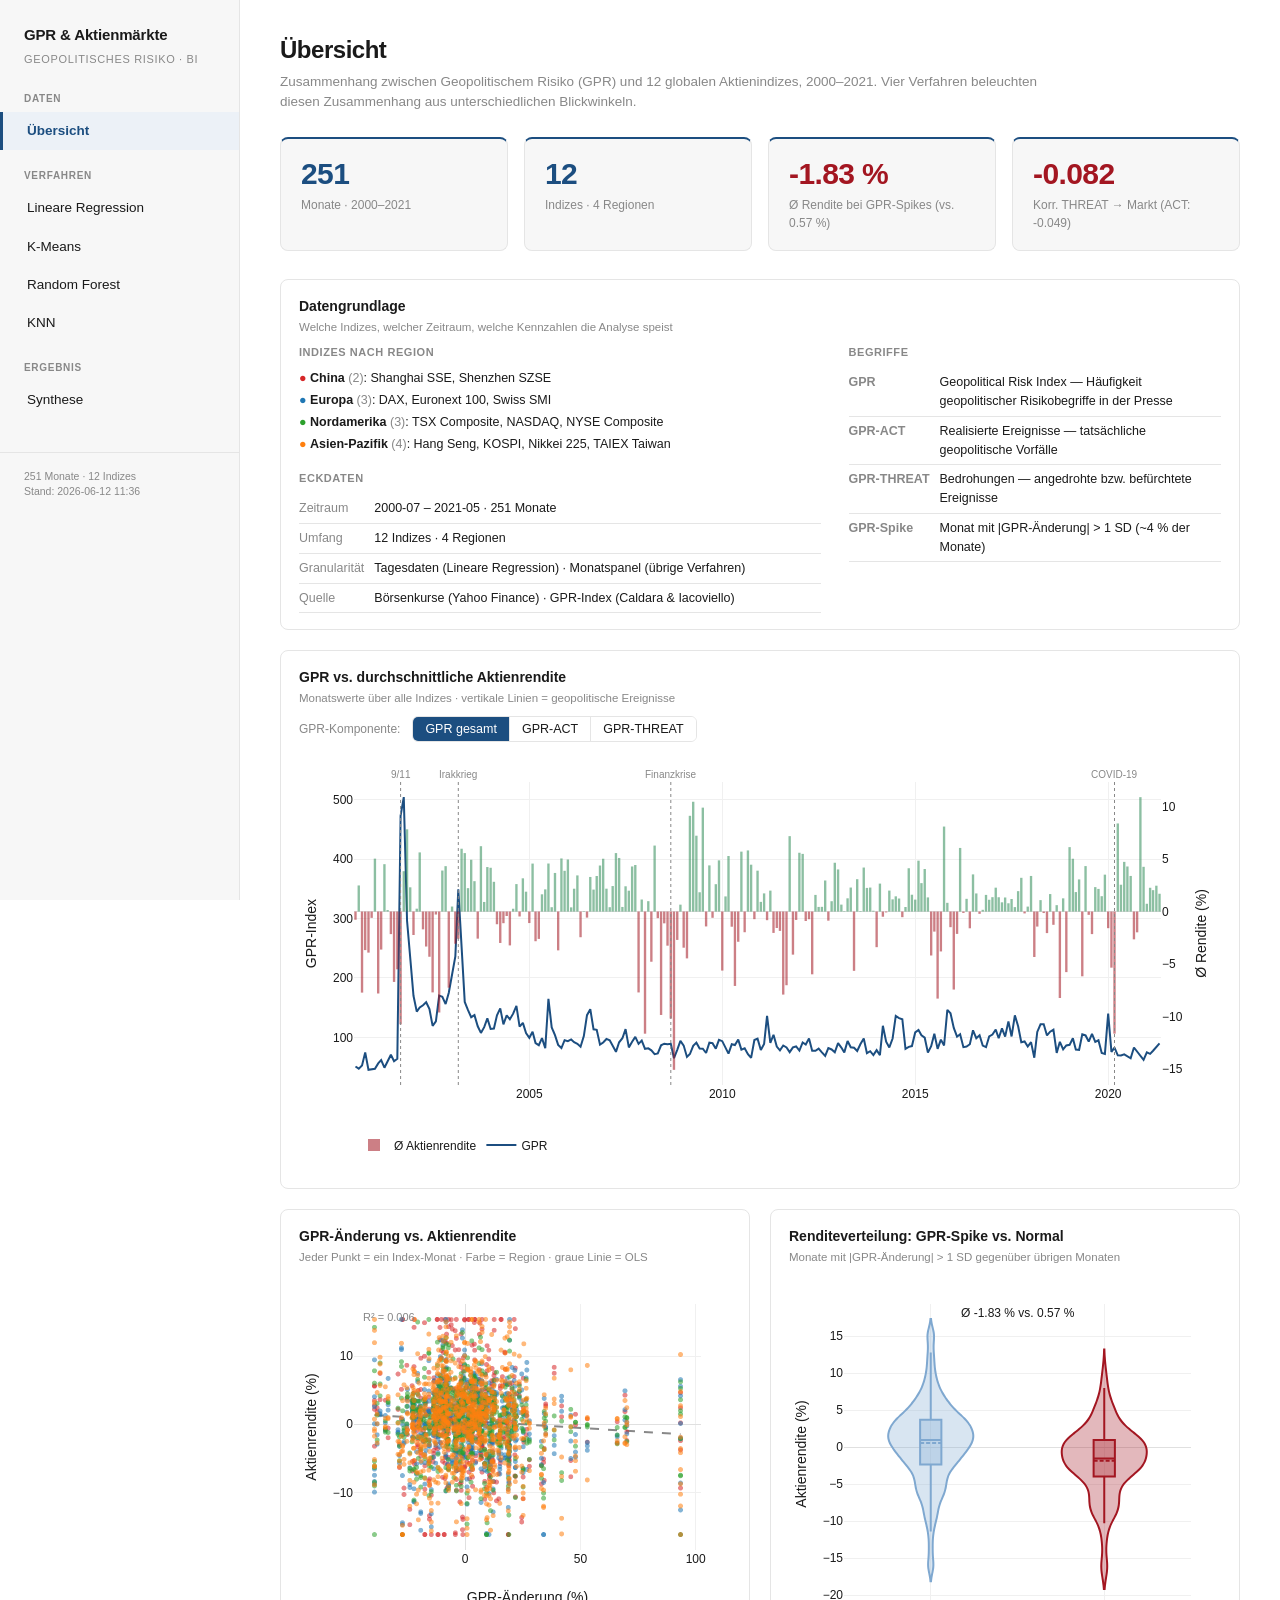
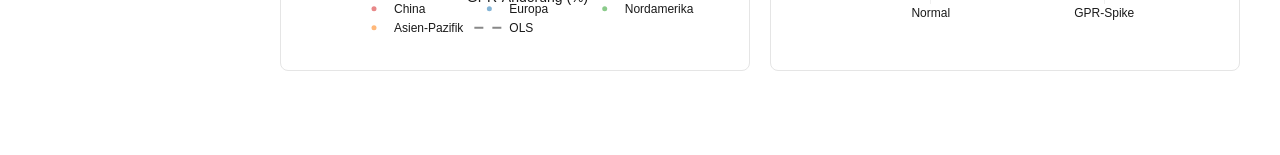
==== commit 3ad06c98: "Verbesserungen" ====
--- a/dashboard/index.html
+++ b/dashboard/index.html
@@ -15,11 +15,14 @@
     <div class="sidebar-subtitle">Geopolitisches Risiko · BI</div>
 
     <ul class="nav" id="nav">
+      <li class="nav-group">Daten</li>
       <li class="nav-item active" data-target="overview">Übersicht</li>
+      <li class="nav-group">Verfahren</li>
       <li class="nav-item" data-target="events">Lineare Regression</li>
       <li class="nav-item" data-target="kmeans">K-Means</li>
       <li class="nav-item" data-target="rf">Random Forest</li>
       <li class="nav-item" data-target="knn">KNN</li>
+      <li class="nav-group">Ergebnis</li>
       <li class="nav-item" data-target="synthesis">Synthese</li>
     </ul>
 
@@ -36,6 +39,14 @@
         <p>Zusammenhang zwischen Geopolitischem Risiko (GPR) und 12 globalen Aktienindizes, 2000–2021. Vier Verfahren beleuchten diesen Zusammenhang aus unterschiedlichen Blickwinkeln.</p>
       </div>
       <div class="kpi-row" id="kpi-row"></div>
+
+      <div class="grid cols-1">
+        <div class="card">
+          <h3>Datengrundlage</h3>
+          <div class="card-sub">Welche Indizes, welcher Zeitraum, welche Kennzahlen die Analyse speist</div>
+          <div class="databasis" id="ov-databasis"></div>
+        </div>
+      </div>
 
       <div class="grid cols-1">
         <div class="card">
@@ -110,13 +121,20 @@
           <div class="chart" id="ev-actthreat" style="height:380px"></div>
         </div>
       </div>
+
+      <div class="grid cols-1">
+        <div class="card">
+          <h3>Kernaussage</h3>
+          <div class="info" id="ev-verdict" style="margin-top:4px"></div>
+        </div>
+      </div>
     </section>
 
     <!-- 3. K-MEANS -->
     <section class="section" id="kmeans">
       <div class="section-header">
         <h1>K-Means-Clustering <span class="badge" id="km-badge"></span></h1>
-        <p>Unüberwachte Erkennung wiederkehrender Marktregime aus monatlichen GPR- und Aktien-Features (StandardScaler → KMeans, optimales <i>k</i> via Silhouette-Score). Liefert den Regime-Kontext für die übrigen Verfahren.</p>
+        <p>Unüberwachte Erkennung wiederkehrender Marktregime aus monatlichen GPR- und Aktien-Features (RobustScaler → KMeans mit <i>k</i> = 3). Liefert den Regime-Kontext für die übrigen Verfahren.</p>
       </div>
 
       <div class="grid cols-1">
@@ -145,6 +163,13 @@
           <h3>Cluster-Statistiken</h3>
           <div class="card-sub">Kennzahlen je Regime</div>
           <table class="data" id="km-table"></table>
+        </div>
+      </div>
+
+      <div class="grid cols-1">
+        <div class="card">
+          <h3>Kernaussage</h3>
+          <div class="info" id="km-verdict" style="margin-top:4px"></div>
         </div>
       </div>
     </section>
@@ -246,6 +271,13 @@
           <div class="chart" id="knn-cm-b" style="height:300px"></div>
         </div>
       </div>
+
+      <div class="grid cols-1">
+        <div class="card">
+          <h3>Kernaussage</h3>
+          <div class="info" id="knn-verdict" style="margin-top:4px"></div>
+        </div>
+      </div>
     </section>
 
     <!-- 6. SYNTHESE -->
--- a/dashboard/styles.css
+++ b/dashboard/styles.css
@@ -55,6 +55,16 @@
 }
 
 .nav { list-style: none; }
+.nav-group {
+  padding: 0 24px;
+  margin: 18px 0 6px;
+  font-size: 10px;
+  text-transform: uppercase;
+  letter-spacing: 0.07em;
+  color: var(--text-muted);
+  font-weight: 600;
+}
+.nav-group:first-child { margin-top: 4px; }
 .nav-item {
   padding: 9px 24px;
   cursor: pointer;
@@ -72,17 +82,6 @@
   color: var(--accent);
 }
 
-.sidebar-section {
-  margin-top: 28px;
-  padding: 0 24px;
-}
-.sidebar-section h4 {
-  font-size: 10.5px;
-  text-transform: uppercase;
-  letter-spacing: 0.06em;
-  color: var(--text-muted);
-  margin-bottom: 10px;
-}
 .sidebar-foot {
   margin-top: 32px;
   padding: 16px 24px 0;
@@ -121,7 +120,10 @@
   border: 1px solid var(--border);
   border-radius: 8px;
   padding: 18px 20px;
-}
+  border-top: 2px solid var(--accent);
+  transition: box-shadow 0.16s ease;
+}
+.kpi:hover { box-shadow: 0 2px 10px rgba(26, 26, 26, 0.06); }
 .kpi .value { font-size: 30px; font-weight: 700; letter-spacing: -0.02em; line-height: 1.1; }
 .kpi .value.neg { color: var(--negative); }
 .kpi .value.pos { color: var(--positive); }
@@ -138,7 +140,9 @@
   border: 1px solid var(--border);
   border-radius: 8px;
   padding: 16px 18px;
-}
+  transition: box-shadow 0.16s ease, border-color 0.16s ease;
+}
+.card:hover { box-shadow: 0 2px 12px rgba(26, 26, 26, 0.06); border-color: #DADADA; }
 .card h3 {
   font-size: 14px;
   font-weight: 600;
@@ -169,17 +173,6 @@
 .toggle-group button.active { background: var(--accent); color: #fff; }
 .toggle-group button:hover:not(.active) { background: var(--surface); }
 
-select, .multi {
-  font-size: 12.5px;
-  border: 1px solid var(--border);
-  border-radius: 6px;
-  padding: 5px 8px;
-  background: #fff;
-  color: var(--text);
-}
-.multi { max-height: 120px; overflow-y: auto; }
-.chk { display: inline-flex; align-items: center; gap: 4px; margin-right: 10px; font-size: 12.5px; cursor: pointer; }
-
 /* ---------- Table ---------- */
 table.data { width: 100%; border-collapse: collapse; font-size: 12.5px; }
 table.data th, table.data td {
@@ -192,6 +185,19 @@
 table.data td.neg { color: var(--negative); }
 table.data td.pos { color: var(--positive); }
 table.data tr:hover td { background: var(--surface); }
+
+/* ---------- Datengrundlage ---------- */
+.db-grid { display: grid; grid-template-columns: 1.4fr 1fr; gap: 28px; }
+.db-head {
+  font-size: 11px; text-transform: uppercase; letter-spacing: 0.05em;
+  color: var(--text-muted); font-weight: 600; margin-bottom: 8px;
+}
+.db-list { list-style: none; font-size: 12.5px; line-height: 1.75; }
+.db-list .db-muted { color: var(--text-muted); }
+.db-table { width: 100%; border-collapse: collapse; font-size: 12.5px; }
+.db-table td { padding: 5px 10px 5px 0; vertical-align: top; border-bottom: 1px solid var(--border); }
+.db-table td:first-child { color: var(--text-muted); white-space: nowrap; width: 1%; }
+@media (max-width: 900px) { .db-grid { grid-template-columns: 1fr; gap: 18px; } }
 
 /* ---------- Info box ---------- */
 .info {
@@ -204,34 +210,6 @@
   margin-top: 8px;
 }
 .info b { color: var(--accent); }
-
-/* ---------- Method cards ---------- */
-.method-grid { display: grid; grid-template-columns: 1fr 1fr; gap: 16px; }
-.method {
-  background: var(--surface);
-  border: 1px solid var(--border);
-  border-radius: 8px;
-  padding: 18px 20px;
-}
-.method h3 { font-size: 15px; margin-bottom: 4px; }
-.method .tag { font-size: 11px; color: var(--text-muted); text-transform: uppercase; letter-spacing: 0.05em; }
-.method p { font-size: 12.5px; color: var(--text-muted); margin-top: 8px; }
-.method .metric { font-size: 13px; margin-top: 10px; font-weight: 600; color: var(--accent); }
-
-.pipeline {
-  background: #1A1A1A;
-  color: #E8E8E8;
-  border-radius: 8px;
-  padding: 20px 24px;
-  font-family: "SF Mono", Menlo, Consolas, monospace;
-  font-size: 12.5px;
-  line-height: 1.7;
-  white-space: pre;
-  overflow-x: auto;
-  margin-top: 16px;
-}
-.pipeline .arrow { color: var(--text-muted); }
-.pipeline .out { color: #6FB1E0; }
 
 .badge {
   display: inline-block;
